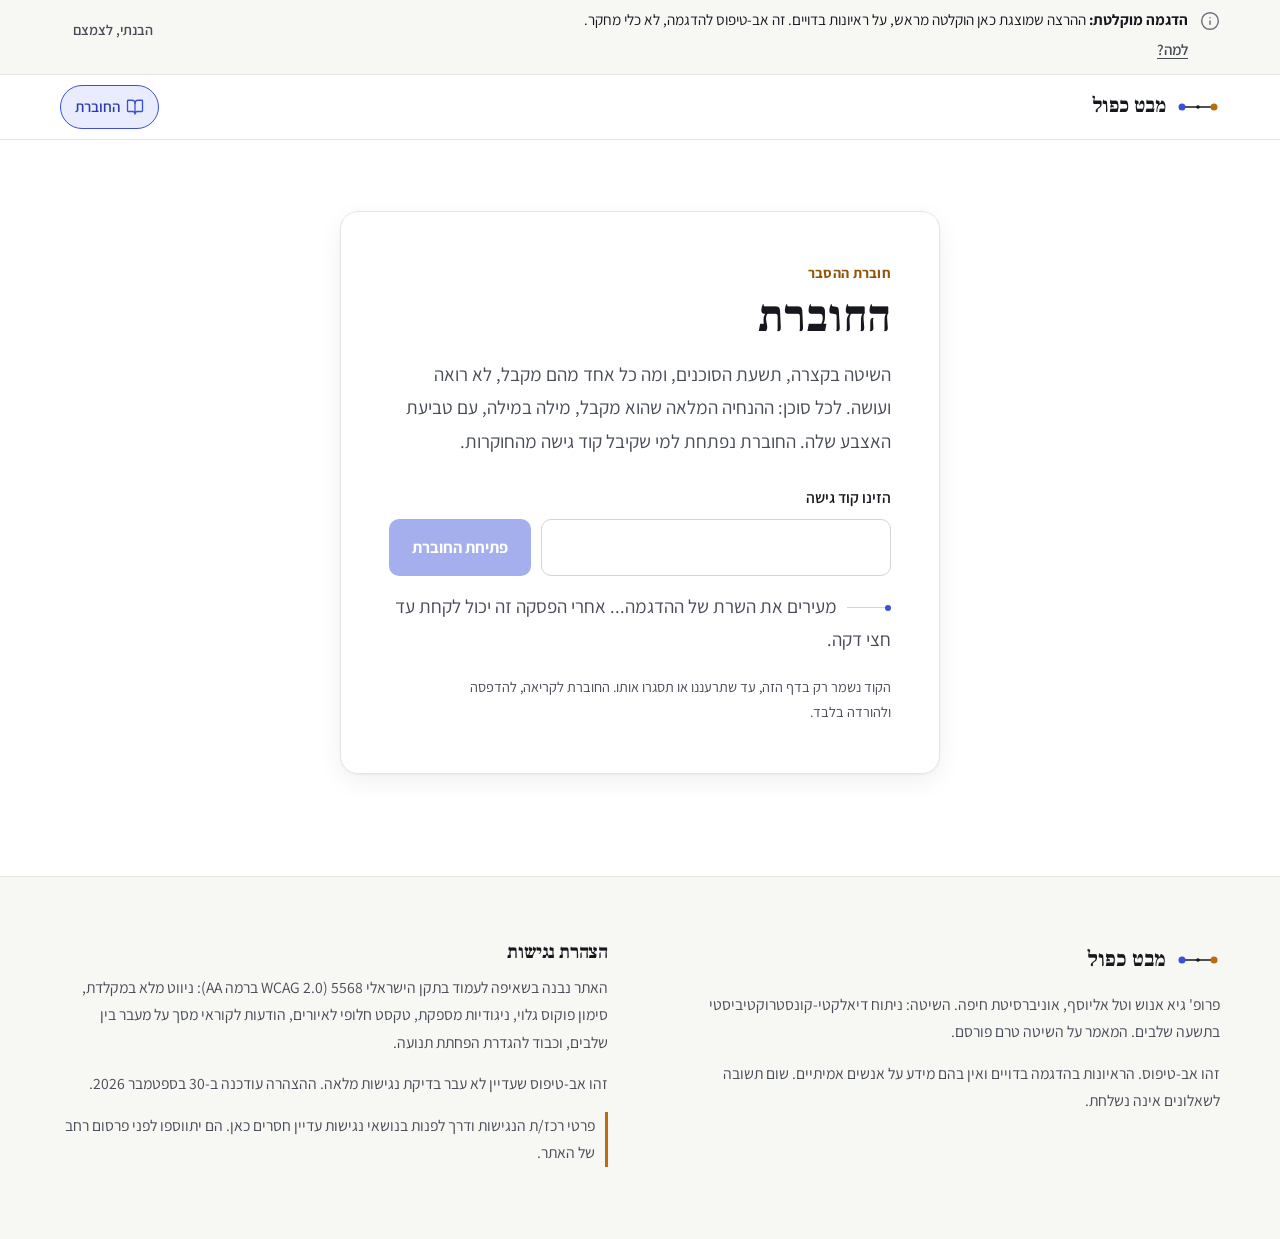
==== booklet.html @ 76d4d47e "Publish the portal (2026-09-30T08:16Z), API https://ndca-api-hh3cb3opca-zf.a.run.app Staged by tools" ====
<!doctype html>
<html lang="he" dir="rtl">
<head>
  <meta charset="utf-8">
  <meta name="viewport" content="width=device-width, initial-scale=1">
  <title>החוברת | מבט כפול</title>
  <meta name="description" content="חוברת ההסבר של מבט כפול: השיטה בקצרה, תשעת הסוכנים, וההנחיות המלאות שכל סוכן מקבל. נפתחת בקוד גישה.">
  <meta name="robots" content="noindex">
  <meta name="theme-color" content="#FFFFFF">
  <link rel="icon" href="data:image/svg+xml,%3Csvg xmlns='http://www.w3.org/2000/svg' viewBox='0 0 32 32'%3E%3Crect width='32' height='32' rx='8' fill='%23ffffff'/%3E%3Cpath d='M5 16h22' stroke='%2316181D' stroke-width='1.5'/%3E%3Ccircle cx='25' cy='16' r='3.5' fill='%23B86E0F'/%3E%3Ccircle cx='7' cy='16' r='3.5' fill='%233B4FD9'/%3E%3Ccircle cx='16' cy='16' r='2' fill='%2316181D'/%3E%3C/svg%3E">
  <link rel="preconnect" href="https://fonts.googleapis.com">
  <link rel="preconnect" href="https://fonts.gstatic.com" crossorigin>
  <link rel="stylesheet" href="https://fonts.googleapis.com/css2?family=Assistant:wght@400;500;600;700&family=Frank+Ruhl+Libre:wght@400;500;700;800&family=JetBrains+Mono:wght@400;500&display=swap">
  <link rel="stylesheet" href="css/tokens.css">
  <link rel="stylesheet" href="css/layout.css">
  <link rel="stylesheet" href="css/components.css">
  <link rel="stylesheet" href="css/cloud.css">
  <link rel="stylesheet" href="css/booklet.css">
  <script type="module" src="js/booklet.js"></script>
</head>
<body class="booklet-page">
  <a class="skip-link" href="#main">דילוג לתוכן</a>

  <header class="topbar" id="topbar">
    <div class="demo-banner" id="demo-banner" hidden></div>
    <div class="topbar-inner">
      <a class="brand" href="./" aria-label="מבט כפול, חזרה לאתר">
        <svg class="brand-mark" viewBox="0 0 44 16" aria-hidden="true"><path d="M5 8h34"/><circle cx="38" cy="8" r="3.5" class="w"/><circle cx="6" cy="8" r="3.5" class="c"/><circle cx="22" cy="8" r="1.8" class="m"/></svg>
        <span>מבט כפול</span>
      </a>
      <span class="bk-top-spacer"></span>
      <a class="nav-booklet" href="booklet.html" aria-current="page"><span class="icon" data-icon="bookOpen"></span><span>החוברת</span></a>
    </div>
  </header>

  <main id="main" class="bk-main" tabindex="-1">
    <!-- The code screen. The booklet itself comes from the server (POST /api/booklet), never from this site's files. -->
    <section class="bk-gate wrap" id="bk-gate" aria-labelledby="bk-gate-title">
      <div class="bk-gate-card">
        <p class="bk-kicker">חוברת ההסבר</p>
        <h1 id="bk-gate-title">החוברת</h1>
        <p class="bk-gate-lead">השיטה בקצרה, תשעת הסוכנים, ומה כל אחד מהם מקבל, לא רואה ועושה. לכל סוכן: ההנחיה המלאה שהוא מקבל, מילה במילה, עם טביעת האצבע שלה. החוברת נפתחת למי שקיבל קוד גישה מהחוקרות.</p>
        <form class="bk-form" id="bk-form" novalidate>
          <label class="field-label" for="bk-code">הזינו קוד גישה</label>
          <div class="bk-form-row">
            <input class="tx bk-code" id="bk-code" name="booklet-code" type="password" autocomplete="off" spellcheck="false" maxlength="200" dir="ltr" required aria-describedby="bk-status">
            <button type="submit" class="btn btn-primary" id="bk-open">פתיחת החוברת</button>
          </div>
          <p class="bk-status" id="bk-status" role="status" aria-live="polite"></p>
          <p class="bk-note small muted" id="bk-code-note">הקוד נשמר רק בלשונית הזאת, עד שתסגרו אותה. החוברת לקריאה, להדפסה ולהורדה בלבד.</p>
        </form>
      </div>
    </section>

    <!-- The booklet, once opened -->
    <div class="bk-doc" id="bk-doc" hidden>
      <div class="bk-toolbar wrap" id="bk-toolbar" role="group" aria-label="פעולות על החוברת">
        <button type="button" class="btn btn-ghost btn-sm" id="bk-print"><span class="icon" data-icon="printer"></span>הדפסה</button>
        <button type="button" class="btn btn-ghost btn-sm" id="bk-docx" hidden><span class="icon" data-icon="download"></span>הורדה כקובץ Word</button>
        <button type="button" class="btn btn-quiet btn-sm" id="bk-lock"><span class="icon" data-icon="lock"></span>נעילת החוברת</button>
        <p class="bk-tool-status" id="bk-tool-status" role="status" aria-live="polite"></p>
      </div>
      <div class="bk-layout wrap">
        <nav class="bk-toc" id="bk-toc" aria-labelledby="bk-toc-title"></nav>
        <article class="bk-body" id="bk-body"></article>
      </div>
    </div>
  </main>

  <footer class="footer">
    <div class="wrap footer-grid">
      <div class="footer-about">
        <p class="footer-brand">
          <svg class="brand-mark" viewBox="0 0 44 16" aria-hidden="true"><path d="M5 8h34"/><circle cx="38" cy="8" r="3.5" class="w"/><circle cx="6" cy="8" r="3.5" class="c"/><circle cx="22" cy="8" r="1.8" class="m"/></svg>
          מבט כפול
        </p>
        <p>פרופ' גיא אנוש וטל אליוסף, אוניברסיטת חיפה. השיטה: ניתוח דיאלקטי-קונסטרוקטיביסטי בתשעה שלבים. המאמר על השיטה טרם פורסם.</p>
        <p>זהו אב-טיפוס. הראיונות בהדגמה בדויים ואין בהם מידע על אנשים אמיתיים. שום תשובה לשאלונים אינה נשלחת.</p>
      </div>
      <div class="footer-a11y">
        <h2 class="footer-h" id="a11y">הצהרת נגישות</h2>
        <p>האתר נבנה בשאיפה לעמוד בתקן הישראלי 5568 (WCAG 2.0 ברמה AA): ניווט מלא במקלדת, סימון פוקוס גלוי, ניגודיות מספקת, טקסט חלופי לאיורים, הודעות לקוראי מסך על מעבר בין שלבים, וכבוד להגדרת הפחתת תנועה.</p>
        <p>זהו אב-טיפוס שעדיין לא עבר בדיקת נגישות מלאה. ההצהרה עודכנה ב-30 בספטמבר 2026.</p>
        <p class="a11y-pending" id="a11y-pending">פרטי רכז/ת הנגישות ודרך לפנות בנושאי נגישות עדיין חסרים כאן. הם יתווספו לפני פרסום רחב של האתר.</p>
      </div>
    </div>
  </footer>

  <div class="sr-only" aria-live="polite" id="live-region"></div>
  <noscript><p class="noscript">החוברת צריכה JavaScript כדי להיפתח.</p></noscript>
</body>
</html>
---- css/tokens.css ----
/* Design tokens and base. docs/DESIGN.md (v2, light) is binding. */
:root {
  --bg: #FFFFFF;
  --bg-soft: #F7F7F4;
  --bg-tint: #F2F4FB;
  --paper: #FBF8F1;
  --paper-line: #EDE6D6;
  --line: #E6E6E1;
  --line-2: #D5D6D0;
  --text: #16181D;
  --text-2: #474B55;
  --text-3: #6B6F79;
  --warm: #B86E0F;
  --warm-ink: #8E5409;
  --warm-soft: #FCEFD9;
  --warm-wash: #FEF8EE;
  --cool: #3B4FD9;
  --cool-ink: #2C3CB0;
  --cool-soft: #E9ECFD;
  --ok: #1E7F55;
  --ok-soft: #E3F4EB;
  --danger: #B42318;
  --danger-soft: #FDECEA;

  --a1: #D2461F; --a2: #B7650B; --a3: #9A7B00; --a4: #1E7F55; --a5: #0E7C8C;
  --a6: #2F5FD0; --a7: #5840D0; --a8: #8A35B8; --a9: #C02660;

  /* four corner radii, one system: chips and fragments, controls, cards (DESIGN.md --radius), large panels */
  --radius-xs: 6px;
  --radius-sm: 10px;
  --radius: 14px;
  --radius-lg: 18px;
  --radius-pill: 999px;
  --shadow: 0 1px 2px rgba(22, 24, 29, .04), 0 8px 24px rgba(22, 24, 29, .06);
  --shadow-lift: 0 2px 4px rgba(22, 24, 29, .05), 0 16px 40px rgba(22, 24, 29, .09);
  --ease: cubic-bezier(0.16, 1, 0.3, 1);

  --f-display: "Frank Ruhl Libre", "David", "Times New Roman", serif;
  --f-body: "Assistant", "Segoe UI", "Arial Hebrew", Arial, sans-serif;
  --f-mono: "JetBrains Mono", ui-monospace, "Cascadia Mono", Consolas, monospace;

  --fs-body: 19px;
  --wrap: 1160px;
  --read: 680px;
  --gutter: clamp(16px, 4vw, 40px);
  --topbar-h: 64px;
  /* the demo banner inside the fixed top bar (site/js/banner.js sets it); --head-h is what the fixed header covers */
  --banner-h: 0px;
  --head-h: calc(var(--topbar-h) + var(--banner-h));
  --section-pad: clamp(72px, 10vw, 150px);

  --z-sticky: 10;
  --z-topbar: 30;

  color-scheme: light;
}

@media (max-width: 767px) {
  :root { --fs-body: 17px; --topbar-h: 56px; }
}

*, *::before, *::after { box-sizing: border-box; }

html {
  scroll-behavior: smooth;
  scroll-padding-top: calc(var(--head-h) + 24px);
  -webkit-text-size-adjust: 100%;
  text-size-adjust: 100%;
  background: var(--bg);
}

body {
  margin: 0;
  background: var(--bg);
  color: var(--text);
  font-family: var(--f-body);
  font-size: var(--fs-body);
  line-height: 1.75;
  overflow-x: hidden;
  -webkit-font-smoothing: antialiased;
  text-rendering: optimizeLegibility;
}

img, svg { display: block; max-width: 100%; }
button, input, textarea, select { font: inherit; color: inherit; }
button { cursor: pointer; }
button:disabled { cursor: not-allowed; }
a { color: var(--cool); text-underline-offset: 3px; text-decoration-thickness: 1px; }
a:hover { color: var(--cool-ink); }

h1, h2, h3, h4, h5 {
  font-family: var(--f-display);
  line-height: 1.18;
  margin: 0;
  font-weight: 700;
  color: var(--text);
}
h2 { font-size: clamp(2.1rem, 1.4rem + 2.4vw, 3.3rem); font-weight: 700; letter-spacing: -0.01em; }
h3 { font-size: clamp(1.45rem, 1.2rem + .9vw, 1.9rem); }
h4 { font-size: 1.2rem; }
h5 { font-size: 1.05rem; }
p { margin: 0 0 .9em; }
p:last-child { margin-bottom: 0; }
strong { font-weight: 700; color: var(--text); }
/* no lone last words on display lines; calmer rag in running text */
h1, h2, h3, h4, .hero-sub, .rq-text, .pn-head h3 { text-wrap: balance; }
p, li { text-wrap: pretty; }

/* The English persona names (THE MINER ...), one style everywhere: tracked caps in the agent's ink.
   (SVG labels in the network have their own sizes in run.css.) */
:is(span, bdi).persona {
  font-family: var(--f-body);
  font-weight: 700;
  font-size: .72rem;
  letter-spacing: .06em;
  direction: ltr;
  unicode-bidi: isolate;
  color: color-mix(in srgb, var(--hue, var(--text-3)) 78%, #000);
}

.mono, code, kbd, .id {
  font-family: var(--f-mono);
  font-size: .78em;
  letter-spacing: 0;
  direction: ltr;
  unicode-bidi: isolate;
}
.id { color: var(--text-3); font-weight: 400; }

:focus-visible {
  outline: 2px solid var(--cool);
  outline-offset: 2px;
  border-radius: var(--radius-xs);
}

.sr-only {
  position: absolute !important;
  width: 1px; height: 1px;
  padding: 0; margin: -1px;
  overflow: hidden; clip: rect(0 0 0 0);
  white-space: nowrap; border: 0;
}

.skip-link {
  position: absolute;
  inset-inline-start: 16px;
  top: -80px;
  z-index: 100;
  background: var(--text);
  color: #fff;
  padding: 10px 18px;
  border-radius: var(--radius-sm);
  font-weight: 700;
  text-decoration: none;
}
.skip-link:focus { top: 12px; color: #fff; }

.muted { color: var(--text-2); }
.small { font-size: .9rem; }
.noscript { padding: 24px; text-align: center; }
[hidden] { display: none !important; }

@media (prefers-reduced-motion: reduce) {
  html { scroll-behavior: auto; }
  *, *::before, *::after {
    animation-duration: 1ms !important;
    animation-iteration-count: 1 !important;
    animation-delay: 0ms !important;
    transition-duration: 1ms !important;
  }
}
---- css/layout.css ----
/* Page frame: top bar, sections, hero, method, consent, corpus, footer. */

/* ---------- top bar ---------- */
.topbar {
  position: fixed;
  top: 0;
  inset-inline: 0;
  z-index: var(--z-topbar);
  /* solid white (DESIGN.md): a translucent bar left grey smudges of the content scrolling under it */
  background: #fff;
  border-bottom: 1px solid var(--line);
}
.topbar-inner {
  max-width: calc(var(--wrap) + 2 * var(--gutter));
  margin-inline: auto;
  padding-inline: var(--gutter);
  height: var(--topbar-h);
  display: flex;
  align-items: center;
  gap: 28px;
}
.brand {
  display: inline-flex;
  align-items: center;
  gap: 10px;
  color: var(--text);
  text-decoration: none;
  font-family: var(--f-display);
  font-weight: 700;
  font-size: 1.3rem;
  white-space: nowrap;
  min-height: 44px;
}
.brand:hover { color: var(--text); }
.brand-mark { width: 44px; height: 16px; flex: none; }
.brand-mark path { stroke: var(--text); stroke-width: 1.4; }
.brand-mark .w { fill: var(--warm); }
.brand-mark .c { fill: var(--cool); }
.brand-mark .m { fill: var(--text); }

.progress {
  flex: 1;
  display: flex;
  align-items: center;
  justify-content: flex-end;
  gap: 16px;
  min-width: 0;
}
.progress-axis {
  position: relative;
  display: flex;
  list-style: none;
  margin: 0;
  padding: 0;
}
.progress-axis::before {
  content: "";
  position: absolute;
  inset-inline: 20px;
  top: 50%;
  height: 1px;
  background: var(--line-2);
}
.progress-axis a {
  position: relative;
  display: grid;
  place-items: center;
  width: 40px;
  height: 44px;
}
.progress-axis a::after {
  content: "";
  width: 8px;
  height: 8px;
  border-radius: 50%;
  background: #fff;
  border: 1.5px solid var(--line-2);
  transition: transform 200ms var(--ease), background-color 200ms, border-color 200ms;
}
.progress-axis a:hover::after { border-color: var(--text-2); transform: scale(1.3); }
.progress-axis a.is-past::after { background: var(--text-3); border-color: var(--text-3); }
.progress-axis a[aria-current="step"]::after { background: var(--warm); border-color: var(--warm); transform: scale(1.45); }
.progress-axis a[data-kind="cool"][aria-current="step"]::after { background: var(--cool); border-color: var(--cool); }
.progress-axis li:first-child a::after,
.progress-axis li:last-child a::after { border-radius: 2px; }
.progress-current {
  margin: 0;
  min-width: 8.5em;
  color: var(--text-2);
  font-size: .95rem;
  white-space: nowrap;
}
.topbar-fill {
  position: absolute;
  inset-inline: 0;
  bottom: -1px;
  height: 2px;
  background: linear-gradient(to left, var(--warm), var(--cool));
  transform: scaleX(var(--progress, 0));
  transform-origin: right center;
  display: none;
}
@media (max-width: 1023px) {
  .progress-axis { display: none; }
  .topbar-fill { display: block; }
  .progress-current { min-width: 0; text-align: end; overflow: hidden; text-overflow: ellipsis; }
}

/* ---------- sections ---------- */
main { display: block; }
.section {
  position: relative;
  padding-block: var(--section-pad);
  background: var(--bg);
}
.section::before {
  /* the axis motif as a divider: indigo pole, hairline, amber pole */
  content: "";
  position: absolute;
  top: -5px;
  inset-inline: max(var(--gutter), calc(50% - var(--wrap) / 2));
  height: 10px;
  background:
    radial-gradient(circle, var(--warm) 0 3px, transparent 3.5px) right center / 10px 10px no-repeat,
    radial-gradient(circle, var(--cool) 0 3px, transparent 3.5px) left center / 10px 10px no-repeat,
    linear-gradient(var(--line-2), var(--line-2)) center / calc(100% - 20px) 1px no-repeat;
  pointer-events: none;
  z-index: 2;
}
.consent, .run, .checkpoint#checkpoint-b, .post { background: var(--bg-soft); }
.hood { background: var(--bg-tint); }

.wrap {
  max-width: calc(var(--wrap) + 2 * var(--gutter));
  margin-inline: auto;
  padding-inline: var(--gutter);
}
.wrap.wide { max-width: calc(1320px + 2 * var(--gutter)); }
.section-head { margin-bottom: clamp(36px, 5vw, 64px); }
.section-head h2 { max-width: 22ch; margin-bottom: 22px; }
.prose { max-width: var(--read); color: var(--text-2); }
.prose strong { color: var(--text); }

.two-col {
  display: grid;
  grid-template-columns: minmax(0, 5fr) minmax(0, 7fr);
  gap: clamp(32px, 6vw, 88px);
  align-items: start;
}
@media (max-width: 899px) {
  .two-col { grid-template-columns: minmax(0, 1fr); }
}

/* ---------- hero ---------- */
.hero {
  position: relative;
  min-height: min(100svh, 980px);
  display: grid;
  align-items: center;
  overflow: hidden;
  isolation: isolate;
  padding-block: calc(var(--head-h) + 48px) 88px;
  background: var(--bg);
}
.hero-art {
  position: absolute;
  inset-block-end: 0;
  /* anchored to the content grid, not to the window edge: on wide screens the drawing stays within
     about 140px of the grid (at 1440 this is 0, as before) */
  inset-inline-end: max(0px, calc(50% - var(--wrap) / 2 - 140px));
  width: min(66vw, 1020px);
  aspect-ratio: 3 / 2;
  z-index: -1;
  pointer-events: none;
}
.hero-img {
  width: 100%;
  height: 100%;
  object-fit: contain;
  object-position: left bottom;
  mix-blend-mode: multiply;
  opacity: 0;
  transform: translateY(8px);
  transition: opacity 900ms var(--ease), transform 1200ms var(--ease);
}
.hero-art.is-ready .hero-img { opacity: 1; transform: none; }
.hero-fallback { display: none; width: 100%; height: 100%; }
.hero-art.is-fallback .hero-img { display: none; }
.hero-art.is-fallback .hero-fallback { display: block; }
.hero-fallback .fb-line { stroke: var(--text-3); stroke-width: 1; fill: none; }
.hero-fallback .fb-warm { fill: var(--warm-soft); stroke: var(--warm); stroke-width: 1.2; }
.hero-fallback .fb-cool { fill: var(--cool-soft); stroke: var(--cool); stroke-width: 1.2; }
.hero-fallback .fb-book { fill: none; stroke: var(--text-2); stroke-width: 1.2; stroke-linejoin: round; }

.hero-inner { width: 100%; }
.hero-copy { max-width: 580px; }
.hero-title {
  font-size: clamp(3.2rem, 2rem + 4.4vw, 5.4rem);
  font-weight: 800;
  line-height: 1;
  letter-spacing: -0.02em;
  margin-bottom: 26px;
}
.hero-sub {
  font-size: clamp(1.18rem, 1rem + .6vw, 1.42rem);
  line-height: 1.6;
  color: var(--text-2);
  max-width: 32em;
  margin-bottom: 34px;
}
.hero-axis { margin: 0 0 38px; max-width: 460px; }
.axis-line {
  position: relative;
  height: 22px;
}
.axis-line::before {
  content: "";
  position: absolute;
  inset-inline: 9px;
  top: 50%;
  height: 1.25px;
  background: var(--text);
  transform-origin: right center;
  animation: axis-draw 1100ms var(--ease) 200ms both;
}
.axis-line .pole {
  position: absolute;
  top: 50%;
  width: 16px;
  height: 16px;
  margin-top: -8px;
  border-radius: 50%;
  animation: pop 500ms var(--ease) both;
}
.axis-line .pole-warm { inset-inline-start: 0; background: var(--warm); animation-delay: 100ms; }
.axis-line .pole-cool { inset-inline-end: 0; background: var(--cool); animation-delay: 1100ms; }
.axis-line .dot {
  position: absolute;
  top: 50%;
  width: 7px;
  height: 7px;
  margin-top: -3.5px;
  border-radius: 50%;
  background: #fff;
  border: 1.5px solid var(--text);
  inset-inline-start: calc(var(--p) * 100%);
  animation: pop 420ms var(--ease) both;
  animation-delay: calc(300ms + var(--d) * 130ms);
}
@keyframes axis-draw { from { transform: scaleX(0); } to { transform: scaleX(1); } }
@keyframes pop { from { transform: scale(0); opacity: 0; } to { transform: scale(1); opacity: 1; } }
.axis-poles {
  display: flex;
  justify-content: space-between;
  gap: 16px;
  margin-top: 12px;
  font-size: .98rem;
  color: var(--text-2);
}
.axis-poles strong { display: block; font-weight: 700; }
.axis-poles .warm strong { color: var(--warm-ink); }
.axis-poles .cool { text-align: end; }
.axis-poles .cool strong { color: var(--cool-ink); }

.hero-actions { display: flex; flex-wrap: wrap; gap: 12px; margin-bottom: 16px; }
.hero-own { margin-bottom: 40px; font-size: 1rem; }
.hero-own a { color: var(--text-2); }
.hero-own a:hover { color: var(--cool-ink); }
.hero-credit {
  font-size: .95rem;
  color: var(--text-3);
  max-width: 34em;
  border-inline-start: 2px solid var(--warm);
  padding-inline-start: 14px;
}

@media (max-width: 1023px) {
  .hero { min-height: 0; display: block; padding-block: calc(var(--head-h) + 8px) 64px; }
  /* The drawing occupies x 2-66%, y 7-91% of hero.webp. The image is sized by the band's height and
     centred on the drawing, so the whole book and constellation show and the empty right third of the
     file falls outside the band. */
  .hero-art {
    position: relative;
    inset: auto;
    width: calc(100% + 2 * var(--gutter));
    margin-inline: calc(-1 * var(--gutter));
    aspect-ratio: 1.34;
    height: auto;
    max-height: 380px;
    margin-bottom: 8px;
    overflow: hidden;
  }
  .hero-img {
    position: absolute;
    top: -4.7%;
    left: 50%;
    width: auto;
    max-width: none;
    height: 112.6%;
    object-fit: contain;
    translate: -34% 0;
  }
  .hero-inner { padding-inline: 0; }
  .hero { padding-inline: var(--gutter); }
}

/* ---------- method: the nine-stage score ---------- */
.score { margin-bottom: clamp(72px, 9vw, 120px); }
.score-legend {
  display: flex;
  flex-wrap: wrap;
  gap: 10px 22px;
  margin-bottom: 26px;
  font-size: .92rem;
  color: var(--text-2);
}
.lg { display: inline-flex; align-items: center; gap: 8px; }
.lg::before {
  content: "";
  width: 26px;
  height: 8px;
  border-radius: 4px;
  background: var(--cool);
}
.lg[data-sight="partial"]::before { background: repeating-linear-gradient(-45deg, var(--cool) 0 3px, var(--cool-soft) 3px 6px); }
.lg[data-sight="none"]::before { background: #fff; border: 1.5px dashed var(--text-3); }
.lg[data-sight="human"]::before { width: 10px; height: 10px; border-radius: 2px; transform: rotate(45deg); background: var(--warm); }

.score-tabs {
  display: grid;
  grid-template-columns: repeat(9, minmax(0, 1fr));
  gap: 0;
  position: relative;
}
.score-tabs::before {
  content: "";
  position: absolute;
  top: 40px;
  inset-inline: 5.5%;
  height: 1px;
  background: var(--line-2);
}
.st {
  --hue: var(--cool);
  position: relative;
  display: flex;
  flex-direction: column;
  align-items: center;
  text-align: center;
  gap: 6px;
  padding: 0 6px 30px;
  background: none;
  border: 0;
  border-radius: var(--radius);
  color: var(--text);
  min-height: 44px;
}
.st-medal {
  position: relative;
  width: 80px;
  height: 80px;
  border-radius: 50%;
  display: grid;
  place-items: center;
  background: #fff;
  border: 1.5px solid color-mix(in srgb, var(--hue) 55%, #fff);
  color: var(--hue);
  transition: transform 220ms var(--ease), border-color 200ms, background-color 200ms, box-shadow 200ms;
}
.st-medal .emblem { width: 50px; height: 50px; }
.st-num {
  position: absolute;
  top: -4px;
  inset-inline-end: -4px;
  min-width: 24px;
  height: 24px;
  padding-inline: 5px;
  border-radius: var(--radius-sm);
  background: #fff;
  border: 1px solid var(--line-2);
  color: var(--text-2);
  font-family: var(--f-mono);
  font-size: .72rem;
  display: grid;
  place-items: center;
}
.st-persona {
  margin-top: 8px;
  font-family: var(--f-body);
  font-weight: 700;
  font-size: .7rem;
  letter-spacing: .08em;
  color: color-mix(in srgb, var(--hue) 78%, #000);
  direction: ltr;
  white-space: nowrap;
}
.st-title {
  font-size: .9rem;
  line-height: 1.35;
  font-weight: 600;
  color: var(--text-2);
  max-width: 11em;
}
.st:hover .st-medal { border-color: var(--hue); transform: translateY(-2px); }
.st[data-selected="true"] .st-medal {
  border-width: 2.5px;
  border-color: var(--hue);
  background: color-mix(in srgb, var(--hue) 10%, #fff);
  box-shadow: 0 0 0 6px color-mix(in srgb, var(--hue) 9%, transparent);
}
.st[data-selected="true"] .st-title { color: var(--text); }
/* the emblems' knock-out discs take the tinted medal background, not white */
.st[data-selected="true"] .st-medal { --medal-bg: color-mix(in srgb, var(--hue) 10%, #fff); }
.st-ribbon {
  position: absolute;
  bottom: 6px;
  inset-inline: 0;
  height: 10px;
  background: var(--cool);
  display: grid;
  place-items: center;
  color: var(--text-2);
}
.score-tabs .st:first-child .st-ribbon { border-start-start-radius: 5px; border-end-start-radius: 5px; }
.score-tabs .st:last-child .st-ribbon { border-start-end-radius: 5px; border-end-end-radius: 5px; }
.st-ribbon[data-sight="partial"] { background: repeating-linear-gradient(-45deg, var(--cool) 0 3px, var(--cool-soft) 3px 6px); }
.st-ribbon[data-sight="none"] {
  background: #fff;
  border-block: 1.5px dashed var(--text-3);
  height: 22px;
  bottom: 0;
}
.st-ribbon[data-sight="none"] .icon { width: 15px; height: 15px; }
.st-ribbon[data-cp]::after {
  content: "";
  position: absolute;
  top: 50%;
  width: 13px;
  height: 13px;
  margin-top: -6.5px;
  background: var(--warm);
  border: 2px solid #fff;
  border-radius: 2px;
  transform: rotate(45deg);
}
.st-ribbon[data-cp="after"]::after { inset-inline-end: -8px; z-index: 1; }
.st-ribbon[data-cp="within"]::after { inset-inline-start: 50%; margin-inline-start: -6.5px; }

.score-panel {
  --hue: var(--cool);
  margin-top: 26px;
  background: #fff;
  border: 1px solid var(--line);
  border-radius: var(--radius-lg);
  box-shadow: var(--shadow);
  padding: clamp(22px, 3.4vw, 44px);
}
.score-panel:focus-visible { outline-offset: 4px; }
.sp-grid { display: grid; grid-template-columns: minmax(0, 1.6fr) minmax(0, 1fr); gap: clamp(22px, 4vw, 56px); }
.sp-head { display: flex; align-items: center; gap: 16px; flex-wrap: wrap; margin-bottom: 16px; }
.sp-head .st-medal { width: 64px; height: 64px; border-width: 2px; border-color: var(--hue); }
.sp-head .st-medal .emblem { width: 40px; height: 40px; }
.sp-head h3 { font-size: clamp(1.4rem, 1.2rem + .8vw, 1.9rem); }
/* "THE MINER, שלב 1": the English name isolated in its own bdi, so the sentence reads in RTL order */
.sp-persona { display: block; font-size: .8rem; color: var(--text-3); text-align: start; }
.sp-deck { margin: 4px 0 0; font-size: .85rem; color: var(--text-3); }
.sp-about { color: var(--text-2); max-width: 40em; }
.sp-cp {
  margin-top: 18px;
  padding: 14px 18px;
  border-radius: var(--radius-sm);
  background: var(--warm-wash);
  border-inline-start: 3px solid var(--warm);
  color: var(--text-2);
  font-size: .97rem;
}
.sp-facts { margin: 0; display: grid; gap: 16px; align-content: start; }
.sp-facts div { border-top: 1px solid var(--line); padding-top: 12px; }
.sp-facts dt { font-size: .85rem; color: var(--text-3); margin-bottom: 2px; }
.sp-facts dd { margin: 0; color: var(--text); font-size: 1rem; line-height: 1.55; }
.sp-sight { display: inline-flex; align-items: center; gap: 8px; font-weight: 600; }
.sp-sight[data-sight="none"] { color: var(--text); }
.sp-sight .icon { color: var(--cool); }
.sp-sight[data-sight="none"] .icon { color: var(--text); }

@media (max-width: 1023px) {
  .score-tabs { display: flex; flex-direction: column; gap: 10px; }
  .score-tabs::before { display: none; }
  .st {
    flex-direction: row;
    align-items: center;
    text-align: start;
    gap: 14px;
    padding: 10px 14px 10px 12px;
    border: 1px solid var(--line);
    background: #fff;
  }
  .st-medal { width: 52px; height: 52px; flex: none; }
  .st-medal .emblem { width: 34px; height: 34px; }
  .st-num { width: 20px; min-width: 20px; height: 20px; font-size: .66rem; }
  .st-text { display: flex; flex-direction: column; min-width: 0; flex: 1; }
  .st-persona { margin: 0; text-align: start; }
  .st-title { max-width: none; font-size: .98rem; }
  .st-ribbon { position: static; width: 34px; height: 8px; flex: none; border-radius: 4px; }
  .st-ribbon[data-sight="none"] { height: 22px; border: 1.5px dashed var(--text-3); border-radius: var(--radius-xs); }
  .score-tabs .st .st-ribbon { border-radius: 4px; }
  .st-ribbon[data-cp]::after { display: none; }
  /* the chosen stage: a white card with a bar in the agent's hue on the start edge (a tinted red fill
     read as an error state) */
  .st[data-selected="true"] { border-color: var(--line-2); background: #fff; box-shadow: inset -3px 0 0 var(--hue); }
  [dir="ltr"] .st[data-selected="true"] { box-shadow: inset 3px 0 0 var(--hue); }
  .st-cp-row {
    display: flex;
    align-items: center;
    gap: 10px;
    padding: 2px 16px;
    font-size: .85rem;
    font-weight: 700;
    color: var(--warm-ink);
  }
  .st-cp-row .cp-diamond { width: 10px; height: 10px; flex: none; }
  .st-cp-note { font-weight: 400; color: var(--text-2); }
  .score-panel { margin-top: 0; margin-bottom: 6px; }
  .sp-grid { grid-template-columns: minmax(0, 1fr); }
  .sp-head .st-medal { display: none; }
}
@media (min-width: 1024px) { .st-text { display: contents; } .st-cp-row { display: none; } }

/* ---------- method: blindness ---------- */
.blind-block {
  display: grid;
  grid-template-columns: minmax(0, 1.1fr) minmax(0, 1fr);
  gap: clamp(28px, 5vw, 72px);
  align-items: center;
  margin-bottom: clamp(72px, 9vw, 120px);
}
.blind-figure { margin: 0; position: relative; aspect-ratio: 3 / 2; }
.blind-img {
  width: 100%;
  height: 100%;
  object-fit: contain;
  mix-blend-mode: multiply;
  -webkit-mask-image: linear-gradient(to left, transparent 0, #000 9%, #000 91%, transparent 100%);
  mask-image: linear-gradient(to left, transparent 0, #000 9%, #000 91%, transparent 100%);
}
.blind-figure .sealed-art { position: absolute; inset: 12% 8%; display: none; }
.blind-figure.is-fallback .blind-img { display: none; }
.blind-figure.is-fallback .sealed-art { display: block; }
.blind-figure .sealed-art::after {
  content: "";
  position: absolute;
  inset-inline: -6%;
  top: 62%;
  height: 2px;
  background: radial-gradient(circle, var(--warm) 0 5px, transparent 5.5px) 72% 50% / 12px 12px no-repeat, var(--cool);
  background-size: 12px 12px, 100% 2px;
  z-index: 2;
}
.blind-text h3 { margin-bottom: 16px; }
/* an editorial standfirst: the book face at its regular weight */
.blind-lead {
  font-family: var(--f-display);
  font-weight: 400;
  font-size: clamp(1.25rem, 1.1rem + .5vw, 1.45rem);
  line-height: 1.6;
  color: var(--text);
  margin-bottom: 20px;
}
@media (max-width: 899px) {
  .blind-block { grid-template-columns: minmax(0, 1fr); }
}

/* ---------- method: who sees what ---------- */
.matrix-block { margin-bottom: clamp(72px, 9vw, 120px); }
.matrix-head { margin-bottom: 18px; }
.matrix-head h3 { margin-bottom: 8px; }
.matrix-head p { max-width: var(--read); }
.table-scroll {
  max-width: 100%;
  overflow-x: auto;
  border: 1px solid var(--line);
  border-radius: var(--radius);
  background: #fff;
}
/* equal material columns; the agent column a fixed share */
.matrix { width: 100%; border-collapse: collapse; font-size: .95rem; table-layout: fixed; }
.matrix thead th:first-child { width: 28%; }
.matrix th, .matrix td { padding: 11px 12px; text-align: center; border-bottom: 1px solid var(--line); }
.matrix thead th { font-weight: 600; color: var(--text-2); font-size: .86rem; line-height: 1.3; vertical-align: bottom; background: var(--bg-soft); }
.matrix tbody tr:last-child th, .matrix tbody tr:last-child td { border-bottom: 0; }
.matrix tbody th { text-align: start; font-weight: 600; white-space: nowrap; }
.mx-agent { display: inline-flex; align-items: center; gap: 10px; }
.mx-agent .emblem { width: 26px; height: 26px; color: var(--hue); flex: none; }
.mx-agent .nm { display: flex; flex-direction: column; line-height: 1.2; }
.mx-agent .ps { font-family: var(--f-body); font-weight: 700; font-size: .66rem; letter-spacing: .05em; color: color-mix(in srgb, var(--hue) 78%, #000); direction: ltr; text-align: start; }
.mx-agent .tt { font-size: .9rem; }
.mx-dot { display: inline-block; width: 12px; height: 12px; border-radius: 50%; border: 1.5px solid var(--line-2); vertical-align: middle; }
.mx-dot.on { background: var(--cool); border-color: var(--cool); }
.mx-dot.part { background: linear-gradient(to left, var(--cool) 50%, #fff 50%); border-color: var(--cool); }
/* blind rows: a soft band and the "blind" tag. (Hatching means "fragments only" in the score above.) */
.matrix tr.is-blind { background: var(--bg-soft); }
.matrix tr.is-blind .mx-blind { display: inline-flex; align-items: center; gap: 4px; font-size: .78rem; color: var(--text); font-weight: 600; margin-inline-start: 8px; }
.matrix .mx-blind { display: none; }
.matrix .mx-blind .icon { width: 14px; height: 14px; }
@media (max-width: 767px) {
  .matrix th, .matrix td { padding: 9px 6px; }
  .matrix thead th { font-size: .74rem; }
  .mx-agent .tt { display: none; }
  .matrix tr.is-blind .mx-blind { display: none; }
}
.matrix .lbl-short, .mx-agent .nn { display: none; }
@media (max-width: 560px) {
  /* phone: the emblem and number stand for the agent, short column names; the full names stay for
     screen readers, so the whole matrix fits 375px without a sideways scroll */
  .matrix th, .matrix td { padding: 8px 3px; }
  .matrix .lbl-long, .mx-agent .ps {
    position: absolute; width: 1px; height: 1px; overflow: hidden; clip: rect(0 0 0 0); white-space: nowrap;
  }
  .matrix .lbl-short { display: inline; }
  .mx-agent { gap: 6px; }
  .mx-agent .emblem { width: 24px; height: 24px; }
  .mx-agent .nn { display: inline; font-family: var(--f-mono); font-size: .74rem; color: color-mix(in srgb, var(--hue) 78%, #000); font-weight: 500; }
  .matrix tbody th { padding-inline-start: 10px; }
}
.matrix thead th:first-child { text-align: start; }

/* ---------- method: principles ---------- */
.principles-title { margin-bottom: 26px; }
.principles-list {
  list-style: none;
  margin: 0;
  padding: 0;
  display: grid;
  grid-template-columns: repeat(3, minmax(0, 1fr));
  gap: clamp(20px, 3vw, 40px);
}
.principles-list li { border-top: 1px solid var(--line-2); padding-top: 22px; }
.principles-list h4 { margin: 14px 0 8px; font-size: 1.25rem; }
.principles-list p { color: var(--text-2); font-size: 1rem; }
.p-glyph { width: 96px; height: 28px; }
.p-glyph .g-line { stroke: var(--line-2); stroke-width: 1.2; }
.p-glyph .g-cool { fill: #fff; stroke: var(--cool); stroke-width: 1.6; }
.p-glyph .g-sealed { fill: var(--bg-soft); stroke: var(--text-3); stroke-width: 1.3; stroke-dasharray: 3 2; }
.p-glyph .g-slash { stroke: var(--text); stroke-width: 1.5; stroke-linecap: round; }
.p-glyph .g-arc { fill: none; stroke: var(--cool); stroke-width: 1.5; stroke-linecap: round; stroke-linejoin: round; }
.p-glyph .g-warm { fill: var(--warm); }
@media (max-width: 899px) { .principles-list { grid-template-columns: minmax(0, 1fr); } }

/* ---------- consent ---------- */
.pid { margin-top: 26px; color: var(--text-2); font-size: .98rem; display: flex; flex-wrap: wrap; align-items: center; gap: 10px; }
.pid .mono {
  font-size: .92rem;
  padding: 5px 12px;
  border-radius: var(--radius-xs);
  background: #fff;
  border: 1px solid var(--line);
  color: var(--text);
}

/* ---------- corpus ---------- */
.rq {
  max-width: 820px;
  margin-bottom: 44px;
  padding: 6px 0 6px;
  padding-inline-start: 22px;
  border-inline-start: 3px solid var(--warm);
}
.rq-label { font-size: .9rem; color: var(--warm-ink); font-weight: 600; margin-bottom: 4px; }
.rq-text { font-family: var(--f-display); font-size: clamp(1.3rem, 1.1rem + .8vw, 1.75rem); line-height: 1.45; color: var(--text); }
.invented-note { display: inline-flex; align-items: center; gap: 8px; padding: 4px 14px; border-radius: 999px; background: var(--warm-soft); color: var(--warm-ink); font-size: .92rem; font-weight: 600; margin-bottom: 16px; }
.invented-note:empty { display: none; }
.corpus-docs {
  display: grid;
  grid-template-columns: repeat(2, minmax(0, 1fr));
  gap: clamp(18px, 2.4vw, 30px);
  align-items: start;
}
@media (max-width: 899px) { .corpus-docs { grid-template-columns: minmax(0, 1fr); } }

/* ---------- footer ---------- */
.footer {
  position: relative;
  background: var(--bg-soft);
  border-top: 1px solid var(--line);
  padding-block: 64px 72px;
  font-size: .98rem;
  color: var(--text-2);
}
.footer-grid { display: grid; grid-template-columns: minmax(0, 1fr) minmax(0, 1fr); gap: clamp(28px, 5vw, 72px); }
.footer-brand {
  display: flex;
  align-items: center;
  gap: 10px;
  font-family: var(--f-display);
  font-size: 1.35rem;
  font-weight: 700;
  color: var(--text);
  margin-bottom: 12px;
}
.footer-h { font-size: 1.2rem; margin-bottom: 10px; }
@media (max-width: 767px) { .footer-grid { grid-template-columns: minmax(0, 1fr); } }
---- css/components.css ----
/* Shared components: buttons, badges, forms, interview paper, quotes, reader, sealed sheets, axis graphic. */

/* ---------- icons ---------- */
.icon { display: inline-grid; place-items: center; width: 1.1em; height: 1.1em; flex: none; vertical-align: -0.15em; }
.icon svg { width: 100%; height: 100%; fill: none; stroke: currentColor; stroke-width: 1.75; stroke-linecap: round; stroke-linejoin: round; }
/* The emblems are one monoline set at every size: strokes are screen pixels (1.5, thin 1, bold 2),
   not units scaled with the drawing. Knock-out discs take the medal's own background. */
.emblem { display: block; fill: none; stroke: currentColor; stroke-width: 1.5; stroke-linecap: round; stroke-linejoin: round; overflow: visible; }
.emblem * { vector-effect: non-scaling-stroke; }
.emblem .fill-soft { fill: color-mix(in srgb, currentColor 14%, transparent); }
.emblem .fill-solid { fill: currentColor; stroke: none; }
.emblem .thin { stroke-width: 1; }
.emblem .bold { stroke-width: 2; }
.emblem .knock { fill: var(--medal-bg, #fff); }
.emblem .dash { stroke-dasharray: 2 3; }

/* ---------- buttons ---------- */
.btn {
  display: inline-flex;
  align-items: center;
  justify-content: center;
  gap: 9px;
  min-height: 48px;
  padding: 10px 22px;
  border-radius: var(--radius-sm);
  border: 1px solid transparent;
  font-weight: 700;
  font-size: 1.02rem;
  line-height: 1.2;
  text-decoration: none;
  cursor: pointer;
  transition: background-color 180ms var(--ease), border-color 180ms, color 180ms, box-shadow 180ms;
}
.btn-sm { min-height: 40px; padding: 7px 14px; font-size: .95rem; border-radius: var(--radius-sm); }
@media (max-width: 1023px) { .btn-sm { min-height: 44px; } }
.btn-primary { background: var(--cool); color: #fff; }
.btn-primary:hover { background: var(--cool-ink); color: #fff; }
/* white on --warm is 3.98:1, below AA for 16px text: the human-side buttons use the deeper amber
   (--warm-ink, about 6.1:1); --warm stays for lines, dots and graphics */
.btn-warm { background: var(--warm-ink); color: #fff; }
.btn-warm:hover { background: #74440A; color: #fff; }
.btn-ghost { background: #fff; color: var(--text); border-color: var(--line-2); }
.btn-ghost:hover { border-color: var(--text-2); color: var(--text); }
.btn-quiet { background: transparent; color: var(--text-2); }
.btn-quiet:hover { color: var(--text); background: rgba(22, 24, 29, .04); }
.btn-danger { background: #fff; color: var(--danger); border-color: color-mix(in srgb, var(--danger) 40%, #fff); }
.btn-danger:hover { background: var(--danger-soft); color: var(--danger); }
.btn-danger-solid { background: var(--danger); color: #fff; }
.btn-danger-solid:hover { background: #8f1c13; color: #fff; }
.btn:disabled, .btn[aria-disabled="true"] { opacity: .45; cursor: not-allowed; }

.icon-btn {
  display: inline-grid;
  place-items: center;
  width: 44px;
  height: 44px;
  border-radius: 50%;
  border: 1px solid var(--line-2);
  background: #fff;
  color: var(--text);
  transition: border-color 160ms, background-color 160ms, color 160ms;
}
.icon-btn .icon { width: 20px; height: 20px; }
.icon-btn:hover:not(:disabled) { border-color: var(--text-2); }
.icon-btn:disabled { opacity: .35; }
.icon-btn-main { width: 54px; height: 54px; background: var(--cool); border-color: var(--cool); color: #fff; }
.icon-btn-main:hover:not(:disabled) { background: var(--cool-ink); border-color: var(--cool-ink); }

.chip-btn {
  display: inline-flex;
  align-items: center;
  gap: 7px;
  min-height: 44px;
  padding: 6px 14px;
  border-radius: var(--radius-pill);
  border: 1px solid var(--line-2);
  background: #fff;
  color: var(--text-2);
  font-size: .94rem;
  font-weight: 600;
  text-decoration: none;
  transition: border-color 160ms, background-color 160ms, color 160ms;
}
.chip-btn:hover { border-color: var(--text-2); color: var(--text); }
.chip-btn[aria-pressed="true"] { background: var(--cool-soft); border-color: var(--cool); color: var(--cool-ink); }
.live-btn { border-color: color-mix(in srgb, var(--cool) 45%, #fff); color: var(--cool-ink); }

/* a segmented control on a soft track; the chosen segment is a white key, not a black pill */
.seg { display: inline-flex; border: 1px solid var(--line); border-radius: var(--radius-pill); background: var(--bg-soft); padding: 3px; }
.seg button {
  min-height: 38px;
  min-width: 52px;
  padding: 4px 12px;
  border: 1px solid transparent;
  border-radius: var(--radius-pill);
  background: none;
  color: var(--text-2);
  font-size: .92rem;
  font-weight: 600;
}
.seg button[aria-checked="true"] { background: #fff; color: var(--text); border-color: var(--line-2); box-shadow: 0 1px 2px rgba(22, 24, 29, .08); }
@media (max-width: 1023px) { .seg button { min-height: 44px; } }

/* ---------- badges, chips, callouts ---------- */
.badge {
  display: inline-flex;
  align-items: center;
  gap: 5px;
  padding: 2px 10px;
  border-radius: 999px;
  font-size: .82rem;
  font-weight: 600;
  line-height: 1.6;
  white-space: nowrap;
  border: 1px solid transparent;
}
.badge .icon { width: 13px; height: 13px; }
.badge-ok { background: var(--ok-soft); color: #17664A; }
/* quiet status marks: a kept/populated state, and information that is not an error (a brittle axis) */
.badge-kept { background: #fff; color: var(--text-2); border-color: var(--line-2); }
.badge-kept .icon { color: var(--cool); }
.badge-quiet { background: transparent; color: var(--text-2); border: 1px dashed var(--line-2); }
.badge-danger { background: var(--danger-soft); color: var(--danger); }
.badge-warm { background: var(--warm-soft); color: var(--warm-ink); }
.badge-cool { background: var(--cool-soft); color: var(--cool-ink); }
.badge-muted { background: var(--bg-soft); color: var(--text-2); border-color: var(--line); }
.badge-outline { background: #fff; color: var(--text-2); border-color: var(--line-2); }

.chips { display: flex; flex-wrap: wrap; gap: 8px; }
.chip {
  display: inline-flex;
  align-items: center;
  gap: 6px;
  padding: 5px 12px;
  border-radius: var(--radius-sm);
  background: #fff;
  border: 1px solid var(--line);
  font-size: .93rem;
  color: var(--text);
  line-height: 1.45;
}

.callout {
  padding: 16px 20px;
  border-radius: var(--radius);
  background: #fff;
  border: 1px solid var(--line);
  color: var(--text-2);
}
.callout h4 { font-family: var(--f-body); font-size: 1rem; margin-bottom: 6px; color: var(--text); }
.callout-warm { background: var(--warm-wash); border-color: color-mix(in srgb, var(--warm) 25%, #fff); color: var(--text); }
.callout-cool { background: var(--cool-soft); border-color: color-mix(in srgb, var(--cool) 22%, #fff); color: var(--text); }
.callout-danger { background: var(--danger-soft); border-color: color-mix(in srgb, var(--danger) 25%, #fff); color: var(--text); }

.form-status { margin: 0; font-size: .95rem; color: var(--ok); min-height: 1.4em; }
.form-status.is-error { color: var(--danger); }

/* ---------- forms ---------- */
.check { display: flex; align-items: flex-start; gap: 12px; cursor: pointer; line-height: 1.55; }
.check input {
  flex: none;
  width: 22px;
  height: 22px;
  margin: 2px 0 0;
  accent-color: var(--warm);
  cursor: pointer;
}
.consent-box {
  padding: 18px 20px;
  border-radius: var(--radius);
  background: #fff;
  border: 1px solid var(--line);
  margin-bottom: 22px;
}
.survey-items { border: 0; margin: 0; padding: 0; min-width: 0; }
/* before consent only the answer keys are dimmed: the questions stay readable at full contrast */
.survey-items:disabled .lk-opt span { opacity: .5; background: var(--bg-soft); }
.survey-items:disabled .ta { opacity: .6; }
.consent-hint { margin: 10px 0 0; padding-inline-start: 34px; font-size: .9rem; color: var(--text-2); }
.survey-items > legend { font-family: var(--f-display); font-size: 1.35rem; font-weight: 700; margin-bottom: 14px; padding: 0; display: flex; flex-wrap: wrap; align-items: center; gap: 10px; }
.temp-badge {
  font-family: var(--f-body);
  font-size: .8rem;
  font-weight: 600;
  padding: 3px 10px;
  border-radius: 999px;
  background: var(--warm-soft);
  color: var(--warm-ink);
}
.lk { border: 0; padding: 18px 0; margin: 0; border-bottom: 1px solid var(--line); min-width: 0; }
.lk:last-of-type { border-bottom: 0; }
.lk-q { font-weight: 600; font-size: 1.02rem; padding: 0; margin-bottom: 12px; line-height: 1.5; }
.lk-scale { display: flex; gap: 8px; }
.lk-opt { position: relative; flex: 1; max-width: 64px; }
.lk-opt input { position: absolute; inset: 0; opacity: 0; margin: 0; cursor: pointer; }
.lk-opt span {
  display: grid;
  place-items: center;
  height: 46px;
  border-radius: var(--radius-sm);
  border: 1px solid var(--line-2);
  background: #fff;
  font-weight: 600;
  color: var(--text-2);
  transition: background-color 150ms, border-color 150ms, color 150ms;
}
.lk-opt input:hover + span { border-color: var(--text-2); }
.lk-opt input:checked + span { background: var(--warm-ink); border-color: var(--warm-ink); color: #fff; }
.lk-opt input:focus-visible + span { outline: 2px solid var(--cool); outline-offset: 2px; }
.lk-ends { display: flex; justify-content: space-between; max-width: calc(5 * 64px + 32px); margin-top: 6px; font-size: .8rem; color: var(--text-3); }
.form-actions, .data-actions { display: flex; flex-wrap: wrap; align-items: center; gap: 12px; margin-top: 22px; }
.data-actions { margin-top: 28px; }

.ta, .tx {
  width: 100%;
  border: 1px solid var(--line-2);
  border-radius: var(--radius-sm);
  background: #fff;
  padding: 12px 14px;
  line-height: 1.6;
  color: var(--text);
  transition: border-color 160ms, box-shadow 160ms;
}
.ta { min-height: 130px; resize: vertical; }
.tx { min-height: 46px; }
.ta:focus, .tx:focus { outline: none; border-color: var(--cool); box-shadow: 0 0 0 3px var(--cool-soft); }
/* the visible ring DESIGN.md asks for (2px --cool, 2px offset), for keyboard focus */
.ta:focus-visible, .tx:focus-visible { outline: 2px solid var(--cool); outline-offset: 2px; }
.ta::placeholder, .tx::placeholder { color: #8A8E97; }
.field { display: grid; gap: 6px; }
.field-label { font-weight: 600; font-size: .98rem; }

/* ---------- interview paper ---------- */
.doc-card {
  position: relative;
  background: var(--paper);
  border: 1px solid var(--paper-line);
  border-radius: var(--radius);
  padding: 24px clamp(18px, 2.4vw, 30px) 20px;
}
.doc-head { display: flex; justify-content: space-between; align-items: flex-start; gap: 12px; margin-bottom: 14px; padding-bottom: 12px; border-bottom: 1px solid var(--paper-line); }
.doc-name { font-size: 1.4rem; }
.doc-meta { margin: 2px 0 0; color: var(--text-2); font-size: .92rem; }
.doc-body { position: relative; }
.doc-card.is-clamped .doc-body { max-height: 380px; overflow: hidden; }
.doc-card.is-clamped .doc-body::after {
  content: "";
  position: absolute;
  inset-inline: 0;
  bottom: 0;
  height: 90px;
  background: linear-gradient(to bottom, rgba(251, 248, 241, 0), var(--paper));
}
.doc-more { margin-top: 10px; }
.turn { display: flex; gap: 12px; margin: 0 0 12px; }
.turn .who {
  flex: none;
  width: 24px;
  height: 24px;
  margin-top: 4px;
  border-radius: 50%;
  display: grid;
  place-items: center;
  font-size: .76rem;
  font-weight: 700;
}
.turn-q .who { background: #fff; border: 1px solid var(--line-2); color: var(--text-3); }
.turn-q .said { color: var(--text-3); font-size: .95rem; }
/* the answer is the participant's voice: the warm ink, not a black disc */
.turn-a .who { background: var(--warm-soft); color: var(--warm-ink); }
.turn-a .said { font-family: var(--f-display); font-size: 1.1rem; line-height: 1.7; color: var(--text); }

mark.hl {
  background: var(--warm-soft);
  color: inherit;
  border-radius: 4px;
  padding: 1px 2px;
  box-shadow: inset 0 -2px 0 var(--warm);
  animation: hl-in 1400ms var(--ease) both;
}
@keyframes hl-in { 0% { background: #F8D59A; } 100% { background: var(--warm-soft); } }

/* ---------- quotes ---------- */
.q {
  display: block;
  width: 100%;
  text-align: start;
  margin: 8px 0;
  padding: 10px 16px 10px 14px;
  border: 0;
  border-inline-start: 3px solid var(--warm);
  border-radius: 0 10px 10px 0;
  background: var(--paper);
  font-family: var(--f-display);
  font-size: 1.05rem;
  line-height: 1.6;
  color: var(--text);
  cursor: pointer;
  transition: background-color 160ms;
}
[dir="rtl"] .q { border-radius: 10px 0 0 10px; }
.q:hover { background: var(--warm-soft); }
.q-src {
  display: flex;
  align-items: center;
  gap: 6px;
  margin-top: 4px;
  font-family: var(--f-body);
  font-size: .82rem;
  color: var(--text-3);
}
.q-src .icon { width: 13px; height: 13px; }
.q-paper { background: var(--paper); }

/* ---------- reader dialog ---------- */
.reader {
  width: min(780px, calc(100vw - 24px));
  max-height: min(86vh, 900px);
  padding: 0;
  border: 1px solid var(--line);
  border-radius: var(--radius-lg);
  background: #fff;
  color: var(--text);
  box-shadow: var(--shadow-lift);
  overflow: hidden;
}
.reader[open] { display: flex; flex-direction: column; animation: dlg-in 260ms var(--ease); }
/* a light veil over the page, not a dark one; the dialog keeps its edge with a hairline and shadow */
.reader { box-shadow: var(--shadow-lift), 0 0 0 1px var(--line); }
.reader::backdrop { background: rgba(247, 247, 244, .8); -webkit-backdrop-filter: blur(6px); backdrop-filter: blur(6px); }
@keyframes dlg-in { from { opacity: 0; transform: translateY(10px); } to { opacity: 1; transform: none; } }
.reader-head { display: flex; align-items: center; justify-content: space-between; gap: 12px; padding: 16px 20px 8px; }
.reader-head h2 { font-size: 1.4rem; }
.reader-tabs { display: flex; flex-wrap: wrap; gap: 6px; padding: 0 20px 12px; border-bottom: 1px solid var(--line); }
.reader-tabs button {
  min-height: 38px;
  padding: 4px 12px;
  border-radius: var(--radius-pill);
  border: 1px solid transparent;
  background: none;
  font-size: .9rem;
  font-weight: 600;
  color: var(--text-2);
}
.reader-tabs { background: var(--bg-soft); padding-top: 10px; }
.reader-tabs button:hover { color: var(--text); }
.reader-tabs button[aria-selected="true"] { background: #fff; color: var(--text); border-color: var(--line-2); box-shadow: 0 1px 2px rgba(22, 24, 29, .08); }
@media (max-width: 1023px) { .reader-tabs button { min-height: 44px; } }
.reader-note { margin: 0; padding: 0 20px; color: var(--danger); font-size: .92rem; }
.reader-note:empty { display: none; }
.reader-body { overflow-y: auto; padding: 16px 20px 24px; background: #fff; }
.reader-body .doc-card { border: 0; padding: 18px 16px; }

/* ---------- sealed sheets (blind stages) ---------- */
.sealed { position: relative; isolation: isolate; }
.sealed-docs { display: flex; gap: 12px; justify-content: center; align-items: flex-end; height: 100%; }
.sealed .doc {
  position: relative;
  width: 30%;
  max-width: 120px;
  aspect-ratio: 3 / 4;
  border-radius: var(--radius-xs);
  background:
    repeating-linear-gradient(to bottom, transparent 0 11px, rgba(59, 79, 217, .28) 11px 13px) 14% 22% / 72% 62% no-repeat,
    var(--paper);
  border: 1px solid var(--paper-line);
}
.sealed .doc:nth-child(1) { transform: rotate(-5deg) translateY(4px); }
.sealed .doc:nth-child(3) { transform: rotate(4deg) translateY(6px); }
.sealed-glass {
  position: absolute;
  inset: -6px;
  border-radius: var(--radius);
  background: rgba(255, 255, 255, .5);
  -webkit-backdrop-filter: blur(7px) saturate(.9);
  backdrop-filter: blur(7px) saturate(.9);
  border: 1px solid rgba(255, 255, 255, .9);
  box-shadow: inset 0 0 0 1px var(--line);
}

/* the sealed interview cards in the run panel */
/* Pages of interview behind frosted glass, crossed by one thin indigo line with an amber dot: the
   same picture as blind.webp, so the method section and the run tell the story in one image. */
.seal-set {
  position: relative;
  padding: 24px 22px 28px;
  border-radius: var(--radius);
  background: #fff;
  border: 1px solid var(--line);
  overflow: hidden;
}
.seal-cards { display: flex; flex-wrap: wrap; justify-content: center; gap: 16px; }
.seal-card {
  width: 132px;
  padding: 14px 14px 16px;
  border-radius: var(--radius-xs);
  background: var(--paper);
  border: 1px solid var(--paper-line);
  box-shadow: 0 1px 2px rgba(22, 24, 29, .05), 0 8px 18px rgba(22, 24, 29, .06);
  min-height: 124px;
  transform: rotate(-1.6deg);
}
.seal-card:nth-child(even) { transform: rotate(1.4deg) translateY(4px); }
@media (max-width: 480px) {
  .seal-set { padding: 20px 14px 24px; }
  .seal-cards { gap: 10px; }
  .seal-card { width: 100px; min-height: 112px; padding: 12px 10px 14px; }
}
.seal-card strong { display: block; font-family: var(--f-display); font-size: 1rem; margin-bottom: 10px; color: var(--text); }
.seal-card .lines {
  height: 62px;
  /* handwriting-like strokes in indigo ink, as in the illustration */
  background: repeating-linear-gradient(to bottom, rgba(59, 79, 217, .34) 0 2px, transparent 2px 12px);
  border-radius: 2px;
  -webkit-mask-image: linear-gradient(to left, #000 60%, rgba(0, 0, 0, .35));
  mask-image: linear-gradient(to left, #000 60%, rgba(0, 0, 0, .35));
}
.seal-card .lines.short { width: 72%; }
.seal-glass {
  position: absolute;
  inset: 0;
  display: grid;
  place-items: center;
  align-content: center;
  gap: 10px;
  padding: 16px;
  text-align: center;
  background: linear-gradient(170deg, rgba(255, 255, 255, .36), rgba(255, 255, 255, .14) 55%, rgba(242, 244, 251, .3));
  -webkit-backdrop-filter: blur(3.5px) saturate(.9);
  backdrop-filter: blur(3.5px) saturate(.9);
  box-shadow: inset 0 1px 0 rgba(255, 255, 255, .95), inset 0 0 0 1px rgba(255, 255, 255, .6);
}
/* the thin line in front of the glass, with its amber point */
.seal-glass::before {
  content: "";
  position: absolute;
  inset-inline: 6%;
  top: 50%;
  height: 1.25px;
  background: linear-gradient(to left, transparent, var(--cool) 12%, var(--cool) 88%, transparent);
  opacity: .7;
  z-index: -1;
}
.seal-glass::after {
  content: "";
  position: absolute;
  inset-inline-start: 22%;
  top: calc(50% - 5px);
  width: 10px;
  height: 10px;
  border-radius: 50%;
  background: var(--warm);
  box-shadow: 0 0 0 4px rgba(252, 239, 217, .9);
  z-index: -1;
}
.seal-title { background: rgba(255, 255, 255, .88); padding: 2px 14px; border-radius: var(--radius-sm); }
.seal-eye {
  width: 52px;
  height: 52px;
  border-radius: 50%;
  display: grid;
  place-items: center;
  background: #fff;
  border: 1px solid var(--line-2);
  color: var(--text);
  box-shadow: var(--shadow);
}
.seal-eye .icon { width: 26px; height: 26px; }
.seal-title { font-family: var(--f-display); font-size: 1.2rem; font-weight: 700; color: var(--text); margin: 0; }
.seal-set.is-sealing .seal-glass { animation: seal-down 800ms var(--ease) both; }
.seal-set.is-sealing .seal-eye { animation: pop 420ms var(--ease) 520ms both; }
@keyframes seal-down { from { clip-path: inset(0 0 100% 0); } to { clip-path: inset(0 0 0 0); } }
.sealed-why {
  margin: 14px 0 0;
  padding: 12px 16px;
  border-radius: var(--radius-sm);
  background: #fff;
  border: 0;
  background: var(--bg-tint);
  color: var(--text-2);
  font-size: .97rem;
}

/* open (seeing) interview cards */
.open-set { display: grid; grid-template-columns: repeat(auto-fill, minmax(150px, 1fr)); gap: 10px; }
.open-card {
  display: block;
  text-align: start;
  padding: 12px 14px;
  border-radius: var(--radius-sm);
  background: var(--paper);
  border: 1px solid var(--paper-line);
  cursor: pointer;
  transition: border-color 160ms, box-shadow 160ms;
  min-height: 44px;
}
.open-card:hover { border-color: var(--warm); box-shadow: var(--shadow); }
.open-card strong { display: flex; justify-content: space-between; gap: 6px; font-family: var(--f-display); font-size: 1rem; }
.open-card .ex { display: block; margin-top: 6px; font-family: var(--f-display); font-size: .88rem; line-height: 1.5; color: var(--text-2); display: -webkit-box; -webkit-line-clamp: 3; -webkit-box-orient: vertical; overflow: hidden; }
.open-card.is-partial .ex { color: var(--text-3); }

/* ---------- the axis graphic (signature motif) ---------- */
.axis { margin: 12px 0 6px; }
.axis-poles { display: flex; justify-content: space-between; gap: 20px; font-size: .94rem; line-height: 1.4; margin-bottom: 10px; }
.axis-poles .pa, .axis-poles .pb { max-width: 46%; }
.axis-poles .pa { color: var(--text); font-weight: 600; }
.axis-poles .pb { color: var(--text); font-weight: 600; text-align: end; }
.axis-poles small { display: block; font-weight: 400; color: var(--text-3); font-size: .78rem; }
.axis-poles .pa small { color: var(--warm-ink); }
.axis-poles .pb small { color: var(--cool-ink); }
/* The axis is drawn as in the hero: a hairline between an amber pole (a: the participants' own label,
   from the interviews) and an indigo pole (b: the antithesis the agent constructed). */
.axis-track { position: relative; height: 30px; }
.axis-track::before {
  content: "";
  position: absolute;
  inset-inline: 7px;
  top: 50%;
  height: 1.25px;
  background: var(--text-2);
}
.axis[data-status="brittle"] .axis-track::before {
  background: linear-gradient(to left, var(--text-2) 0 34%, transparent 34% 66%, var(--text-2) 66% 100%);
}
.axis[data-status="brittle"] .axis-track::after {
  content: "";
  position: absolute;
  inset-inline: 36%;
  top: 50%;
  border-top: 1.5px dashed var(--line-2);
}
.axis[data-status="hypothetical"] .axis-track::before { background: repeating-linear-gradient(to left, var(--text-2) 0 6px, transparent 6px 10px); }
.axis-end {
  position: absolute;
  top: 50%;
  width: 14px;
  height: 14px;
  margin-top: -7px;
  border-radius: 50%;
  background: var(--text-2);
}
.axis-end.a { inset-inline-start: 0; background: var(--warm); }
.axis-end.b { inset-inline-end: 0; background: var(--cool); border: 0; }
.axis-pt {
  position: absolute;
  top: 50%;
  inset-inline-start: calc(7px + var(--pos) * (100% - 14px));
  width: 16px;
  height: 16px;
  margin-top: -8px;
  margin-inline-start: -8px;
  border-radius: 50%;
  background: var(--warm);
  border: 2px solid #fff;
  box-shadow: 0 0 0 1px var(--warm);
  padding: 0;
  cursor: pointer;
  transition: transform 160ms var(--ease);
}
.axis-pt:hover { transform: scale(1.25); }
/* a finger-sized target around the small dot */
.axis-pt::after { content: ""; position: absolute; inset: -14px; border-radius: 50%; }
/* the number of the point's quote card in the list below */
.axis-pt .pt-n {
  position: absolute;
  bottom: calc(100% + 3px);
  left: 50%;
  transform: translateX(-50%);
  font-family: var(--f-mono);
  font-size: 11px;
  line-height: 1;
  color: var(--warm-ink);
  pointer-events: none;
}
.axis-pt:hover .pt-n { transform: translateX(-50%) scale(.8); }
.axis-pt.hypo { width: 11px; height: 11px; margin-top: -5.5px; margin-inline-start: -5.5px; background: #fff; border: 1.5px dashed var(--text-2); box-shadow: none; cursor: default; }
.axis-pt.hypo:hover { transform: none; }

/* ---------- folds and code ---------- */
.fold { border: 1px solid var(--line); border-radius: var(--radius-sm); background: #fff; margin-bottom: 10px; }
.fold > summary {
  display: flex;
  align-items: center;
  gap: 10px;
  min-height: 48px;
  padding: 10px 16px;
  cursor: pointer;
  font-weight: 600;
  list-style: none;
}
.fold > summary::-webkit-details-marker { display: none; }
.fold > summary::after {
  content: "";
  margin-inline-start: auto;
  width: 9px;
  height: 9px;
  border-right: 1.6px solid var(--text-2);
  border-bottom: 1.6px solid var(--text-2);
  transform: rotate(45deg);
  margin-top: -4px;
  transition: transform 200ms var(--ease);
}
.fold[open] > summary::after { transform: rotate(-135deg); margin-top: 4px; }
.fold-body { padding: 4px 16px 16px; }
pre.code {
  margin: 0;
  max-height: 460px;
  overflow: auto;
  padding: 14px 16px;
  border-radius: var(--radius-sm);
  background: var(--bg-soft);
  border: 1px solid var(--line);
  font-family: var(--f-mono);
  font-size: .8rem;
  line-height: 1.6;
  white-space: pre-wrap;
  word-break: break-word;
  text-align: start;
}
pre.code[dir="ltr"] { text-align: left; }

/* ---------- pairs, tags, lists used in outputs ---------- */
.pair { display: grid; grid-template-columns: minmax(0, 1fr) 44px minmax(0, 1fr); align-items: center; gap: 4px; }
.pair-a, .pair-b { padding: 9px 12px; border-radius: var(--radius-sm); font-size: .96rem; line-height: 1.45; }
.pair-a { background: #fff; border: 1px solid var(--line-2); color: var(--text); }
.pair-b { background: var(--cool-soft); color: var(--cool-ink); font-weight: 600; }
.pair-link { height: 14px; position: relative; }
.pair-link::before { content: ""; position: absolute; inset-inline: 4px; top: 50%; border-top: 1.5px solid var(--text-2); }
.pair-link::after { content: ""; position: absolute; inset-inline-end: 2px; top: 50%; width: 7px; height: 7px; margin-top: -3.5px; border-radius: 50%; background: var(--cool); }
@media (max-width: 520px) {
  .pair { grid-template-columns: minmax(0, 1fr); }
  .pair-link { height: 16px; }
  .pair-link::before { inset-inline: auto; inset-inline-start: 18px; top: 0; bottom: 0; border-top: 0; border-inline-start: 1.5px solid var(--text-2); }
  .pair-link::after { display: none; }
}
.id-row { display: flex; align-items: center; gap: 8px; flex-wrap: wrap; }
---- css/cloud.css ----
/* The public site's parts (decisions D16, D17): the demo banner in the top bar, the booklet link, the prompt
   layers by fingerprint under the hood, the public-demo note and the waking card in "your own materials".
   Shared by index.html and booklet.html. */

/* ---------- the demo banner: calm amber, inside the fixed top bar ---------- */
.demo-banner {
  background: var(--warm-wash);
  border-bottom: 1px solid color-mix(in srgb, var(--warm) 22%, #fff);
  color: var(--text);
  font-size: .95rem;
}
.demo-banner[data-kind="replay"] {
  background: var(--bg-soft);
  border-bottom-color: var(--line);
}
.db-inner {
  max-width: calc(var(--wrap) + 2 * var(--gutter));
  margin-inline: auto;
  padding: 8px var(--gutter);
  display: flex;
  align-items: flex-start;
  gap: 12px;
}
.demo-banner[data-state="closed"] .db-inner { align-items: center; padding-block: 2px; }
.db-icon { width: 20px; height: 20px; margin-top: 3px; color: var(--warm-ink); }
.demo-banner[data-state="closed"] .db-icon { margin-top: 0; }
.demo-banner[data-kind="replay"] .db-icon { color: var(--text-3); }
.db-text { flex: 1; min-width: 0; }
.db-lead { margin: 0; line-height: 1.55; max-width: 72em; }
.db-lead strong { font-weight: 700; }
.db-short { margin: 0; line-height: 1.45; }
.db-short-narrow { display: none; }
@media (max-width: 560px) {
  .db-short-wide { display: none; }
  .db-short-narrow { display: inline; }
}
.db-why { margin-top: 2px; }
.db-why > summary {
  display: inline-flex;
  align-items: center;
  min-height: 32px;
  cursor: pointer;
  color: var(--warm-ink);
  font-weight: 600;
  text-decoration: underline;
  text-underline-offset: 3px;
  list-style: none;
}
.demo-banner[data-kind="replay"] .db-why > summary { color: var(--text-2); }
.db-why > summary::-webkit-details-marker { display: none; }
.db-why-body { padding: 2px 0 8px; max-width: 64em; color: var(--text-2); font-size: .92rem; }
.db-why-body p { margin: 0 0 6px; line-height: 1.6; }
.db-toggle {
  flex: none;
  min-height: 44px;
  padding: 0 12px;
  border: 1px solid transparent;
  border-radius: var(--radius-sm);
  background: transparent;
  color: var(--text-2);
  font: inherit;
  font-size: .9rem;
  font-weight: 600;
  cursor: pointer;
  white-space: nowrap;
}
.db-toggle:hover { background: rgba(22, 24, 29, .05); color: var(--text); }
@media (max-width: 767px) {
  .demo-banner { font-size: .88rem; }
  .db-inner { gap: 8px; position: relative; }
  .db-icon { width: 18px; height: 18px; }
  .db-toggle { padding: 0 8px; }
  /* open: the text takes the whole width, and the fold button sits on the line of "למה?" */
  .demo-banner[data-state="open"] .db-toggle {
    position: absolute;
    inset-inline-end: calc(var(--gutter) - 8px);
    bottom: 2px;
    min-height: 40px;
  }
  .demo-banner[data-state="open"]:has(.db-why[open]) .db-toggle { position: static; align-self: flex-end; }
  .demo-banner[data-state="open"] .db-why > summary { min-height: 40px; }
}

/* ---------- the booklet link in the top bar ---------- */
.nav-booklet {
  flex: none;
  display: inline-flex;
  align-items: center;
  gap: 6px;
  min-height: 44px;
  padding: 0 14px;
  border: 1px solid var(--line-2);
  border-radius: var(--radius-pill);
  background: #fff;
  color: var(--text);
  font-weight: 600;
  font-size: .95rem;
  text-decoration: none;
  white-space: nowrap;
}
.nav-booklet:hover { border-color: var(--cool); color: var(--cool-ink); }
.nav-booklet[aria-current="page"] { border-color: var(--cool); color: var(--cool-ink); background: var(--cool-soft); }
.nav-booklet .icon { width: 18px; height: 18px; color: var(--cool); }
@media (max-width: 767px) {
  .topbar-inner { gap: 12px; }
  .nav-booklet { padding: 0 11px; font-size: .9rem; }
}

/* ---------- the axis spinner, outside the run's status line ---------- */
.spinner {
  position: relative;
  display: inline-block;
  flex: none;
  width: 44px;
  height: 8px;
  margin-inline-end: 10px;
  vertical-align: middle;
  background: linear-gradient(var(--line-2), var(--line-2)) center / 100% 1px no-repeat;
}
.spinner::after {
  content: "";
  position: absolute;
  top: 1px;
  width: 6px;
  height: 6px;
  border-radius: 50%;
  background: var(--cool);
  animation: travel 1.2s var(--ease) infinite alternate;
}
@media (prefers-reduced-motion: reduce) {
  .spinner::after { animation: none; inset-inline-start: calc(50% - 3px); }
}

/* ---------- your own materials, on the public demo ---------- */
.mat-public { margin: 0 0 20px; }
.mat-public p { margin: 0 0 6px; }
.mat-public p:last-child { margin-bottom: 0; }
.mat-waking p { margin: 0 0 6px; }

/* ---------- under the hood: the prompt layers by fingerprint ---------- */
.layer-list { list-style: none; margin: 0; padding: 0; display: grid; gap: 10px; }
.layer {
  background: #fff;
  border: 1px solid var(--line);
  border-radius: var(--radius-sm);
  padding: 12px 16px;
}
.layer-h { display: flex; align-items: center; gap: 10px; flex-wrap: wrap; }
.layer-h .ttl { display: flex; flex-direction: column; min-width: 0; }
.layer-h .ttl small { color: var(--text-3); font-family: var(--f-mono); font-size: .78rem; }
.layer-hash { margin: 8px 0 4px; display: flex; flex-wrap: wrap; gap: 4px 10px; align-items: baseline; }
.layer-hash .lbl { color: var(--text-3); font-size: .85rem; }
.layer-hash .hash {
  font-family: var(--f-mono);
  font-size: .8rem;
  color: var(--text);
  word-break: break-all;
  unicode-bidi: isolate;
}
.layer-notes { margin: 0; display: flex; flex-wrap: wrap; gap: 4px 16px; font-size: .88rem; color: var(--text-2); }
.layer-notes span { display: inline-flex; align-items: center; gap: 4px; }
.layer-notes .ok { color: var(--ok); }
.layer-notes .warn { color: var(--warm-ink); }
.layer-link { font-weight: 600; }

/* ---------- the accessibility statement's missing details ---------- */
.a11y-pending {
  border-inline-start: 3px solid var(--warm);
  padding-inline-start: 10px;
}

@media print {
  .demo-banner, .nav-booklet { display: none !important; }
}
---- css/booklet.css ----
/* The booklet page (decision D17): the code screen, then the booklet in the light design (DESIGN.md v2): a
   table of contents, sections, one "page" per agent with its emblem, the prompts as left-to-right monospace
   blocks with a copy button, and a print stylesheet. */

.bk-top-spacer { flex: 1; }
.bk-main {
  display: block;
  min-height: 70vh;
  padding-block: calc(var(--head-h) + clamp(32px, 6vw, 72px)) clamp(64px, 8vw, 120px);
  background: var(--bg);
}
.bk-kicker {
  margin: 0 0 6px;
  color: var(--warm-ink);
  font-weight: 700;
  font-size: .9rem;
  letter-spacing: .02em;
}

/* ---------- the code screen ---------- */
.bk-gate-card {
  max-width: 600px;
  margin-inline: auto;
  background: #fff;
  border: 1px solid var(--line);
  border-radius: var(--radius-lg);
  box-shadow: var(--shadow);
  padding: clamp(24px, 5vw, 48px);
}
.bk-gate-card h1 { font-size: clamp(2.1rem, 5vw, 2.8rem); margin: 0 0 14px; }
.bk-gate-lead { color: var(--text-2); margin: 0 0 26px; }
.bk-form .field-label { display: block; margin-bottom: 8px; }
.bk-form-row { display: flex; flex-wrap: wrap; gap: 10px; }
.bk-code { flex: 1 1 220px; min-width: 0; font-family: var(--f-mono); letter-spacing: .08em; }
.bk-status { min-height: 1.6em; margin: 14px 0 6px; color: var(--text-2); }
.bk-status.is-error { color: var(--warm-ink); }
.bk-status .btn { margin-inline-start: 6px; }
.bk-note { margin: 0; }

/* ---------- the toolbar ---------- */
.bk-toolbar {
  display: flex;
  flex-wrap: wrap;
  align-items: center;
  gap: 8px;
  margin-bottom: clamp(24px, 4vw, 40px);
}
.bk-toolbar .icon { width: 18px; height: 18px; }
.bk-tool-status { margin: 0; flex-basis: 100%; color: var(--text-2); font-size: .92rem; min-height: 1.4em; }
.bk-tool-status.is-error { color: var(--warm-ink); }

/* ---------- layout: contents beside the text on wide screens ---------- */
.bk-layout {
  display: grid;
  grid-template-columns: minmax(0, 1fr);
  gap: 32px;
}
@media (min-width: 1024px) {
  .bk-layout { grid-template-columns: 270px minmax(0, 1fr); gap: 56px; align-items: start; }
  .bk-toc {
    position: sticky;
    top: calc(var(--head-h) + 24px);
    max-height: calc(100vh - var(--head-h) - 48px);
    overflow: auto;
    padding-inline-end: 4px;
  }
}
.bk-toc-fold { border: 1px solid var(--line); border-radius: var(--radius); background: var(--bg-soft); padding: 6px 14px 12px; }
.bk-toc-fold > summary {
  cursor: pointer;
  list-style: none;
  min-height: 44px;
  display: flex;
  align-items: center;
  font-family: var(--f-display);
  font-weight: 700;
  font-size: 1.15rem;
}
.bk-toc-fold > summary::-webkit-details-marker { display: none; }
.bk-toc-list { list-style: none; margin: 0; padding: 0; display: grid; gap: 2px; }
.bk-toc-list a {
  display: flex;
  align-items: center;
  gap: 8px;
  min-height: 36px;
  padding: 4px 6px;
  border-radius: var(--radius-xs);
  color: var(--text);
  text-decoration: none;
  font-size: .92rem;
  line-height: 1.35;
}
.bk-toc-list a:hover { background: #fff; color: var(--cool-ink); }
.bk-toc-list .stage-chip { width: 22px; height: 22px; font-size: .7rem; flex: none; }

/* ---------- the text ---------- */
.bk-body { max-width: 760px; min-width: 0; }
.bk-body p, .bk-body li { line-height: 1.75; }
.bk-body code { font-family: var(--f-mono); font-size: .85em; background: var(--bg-soft); padding: 1px 5px; border-radius: 4px; }
.bk-cover { padding-bottom: 32px; margin-bottom: 8px; border-bottom: 1px solid var(--line); }
.bk-cover h1 { font-size: clamp(2.2rem, 5vw, 3.2rem); margin: 0 0 16px; }
.bk-cover h1:focus { outline: none; }
.bk-generated { margin-top: 12px; }
.bk-section { margin-top: clamp(48px, 7vw, 80px); }
.bk-section h2 { font-size: clamp(1.55rem, 3.2vw, 2rem); margin: 0 0 18px; }
.bk-h { font-family: var(--f-body); font-size: 1.12rem; font-weight: 700; margin: 28px 0 8px; }
.bk-list { padding-inline-start: 1.3em; }
.bk-list li { margin-bottom: 6px; }
.bk-note { margin: 18px 0; }
.bk-note p { margin: 0; }

/* one "page" per agent: a hairline in its hue, and its emblem */
.bk-agent {
  --hue: var(--cool);
  border-top: 3px solid var(--hue);
  padding-top: 24px;
}
.bk-agent-head { display: flex; align-items: center; gap: 18px; margin-bottom: 14px; }
.bk-agent-head h2 { margin: 0; }
.bk-emblem { flex: none; width: 76px; height: 76px; color: var(--hue); }
.bk-emblem .emblem { width: 76px; height: 76px; }
.bk-agent-kicker { display: flex; align-items: center; gap: 8px; margin: 0 0 4px; }
.booklet-page .stage-chip {
  --hue: var(--cool);
  display: inline-grid;
  place-items: center;
  width: 28px;
  height: 28px;
  border-radius: 50%;
  border: 1.5px solid var(--hue);
  color: color-mix(in srgb, var(--hue) 78%, #000);
  font-family: var(--f-mono);
  font-size: .78rem;
  font-weight: 500;
}
.booklet-page .persona {
  font-weight: 700;
  font-size: .78rem;
  letter-spacing: .06em;
  color: color-mix(in srgb, var(--hue) 78%, #000);
}
@media (max-width: 560px) {
  .bk-agent-head { align-items: flex-start; gap: 12px; }
  .bk-emblem, .bk-emblem .emblem { width: 56px; height: 56px; }
}

/* ---------- the prompts: left to right, monospace, copyable ---------- */
.bk-prompt {
  margin: 22px 0 8px;
  border: 1px solid var(--line);
  border-radius: var(--radius);
  background: var(--bg-tint);
  overflow: hidden;
}
.bk-prompt-h {
  display: flex;
  flex-wrap: wrap;
  align-items: flex-start;
  justify-content: space-between;
  gap: 8px 16px;
  padding: 12px 14px;
  border-bottom: 1px solid var(--line);
  background: #fff;
}
.bk-prompt-meta { display: flex; flex-direction: column; gap: 2px; min-width: 0; flex: 1 1 260px; }
.bk-prompt-title { font-weight: 700; }
.bk-prompt .bk-file { align-self: flex-start; font-size: .8rem; }
.bk-hash { font-size: .82rem; color: var(--text-3); }
.bk-hash code { word-break: break-all; background: none; padding: 0; font-size: .95em; color: var(--text-2); }
.bk-prompt-actions { display: flex; gap: 6px; flex: none; }
.bk-copy .icon { width: 16px; height: 16px; }
.bk-pre {
  margin: 0;
  padding: 16px 18px;
  max-height: 26rem;
  overflow: auto;
  direction: ltr;
  text-align: left;
  unicode-bidi: isolate;
  font-family: var(--f-mono);
  font-size: .8rem;
  line-height: 1.6;
  color: var(--text);
  white-space: pre-wrap;
  overflow-wrap: anywhere;
  tab-size: 2;
}
.bk-prompt.is-open .bk-pre { max-height: none; }
.bk-pre:focus-visible { outline-offset: -3px; }

/* ---------- print: the booklet only, every prompt in full ---------- */
@media print {
  @page { margin: 16mm 14mm; }
  body.booklet-page { background: #fff; }
  .skip-link, .topbar, .bk-gate, .bk-toolbar, .bk-prompt-actions, .footer, #live-region { display: none !important; }
  .bk-main { padding: 0; min-height: 0; }
  .bk-layout { display: block; }
  .bk-toc { position: static; max-height: none; overflow: visible; margin-bottom: 12mm; break-after: page; }
  .bk-toc-fold { border: none; background: none; padding: 0; }
  .bk-toc-fold > summary { min-height: 0; margin-bottom: 4mm; }
  .bk-toc-list a { min-height: 0; padding: 1px 0; font-size: 10pt; }
  .bk-body { max-width: none; font-size: 11pt; }
  .bk-body p, .bk-body li { line-height: 1.55; }
  .bk-cover { break-after: page; border: none; }
  .bk-agent { break-before: page; }
  .bk-section h2, .bk-h { break-after: avoid; }
  .bk-prompt { background: #fff; border-color: #bbb; overflow: visible; }
  .bk-prompt-h { background: #fff; }
  .bk-pre { max-height: none; overflow: visible; font-size: 8pt; line-height: 1.45; }
  a { color: inherit; text-decoration: none; }
}
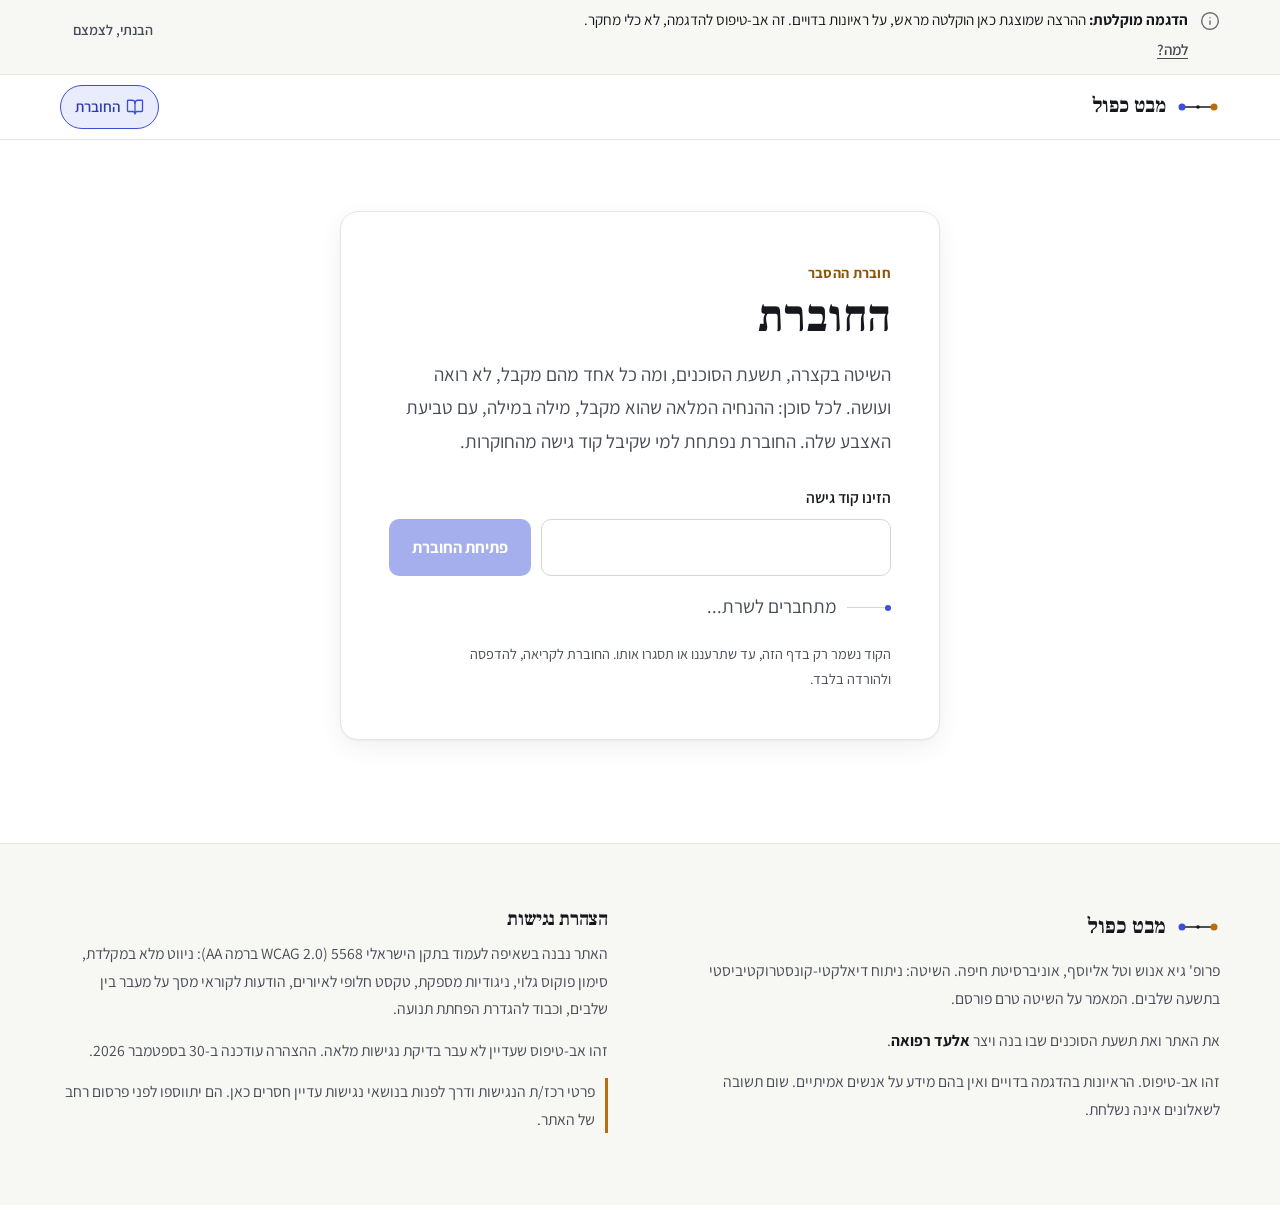
==== commit a8397151: "Publish the portal (2026-09-30T10:11Z), API https://ndca-api-hh3cb3opca-zf.a.run.app Staged by tools" ====
--- a/booklet.html
+++ b/booklet.html
@@ -75,6 +75,7 @@
           מבט כפול
         </p>
         <p>פרופ' גיא אנוש וטל אליוסף, אוניברסיטת חיפה. השיטה: ניתוח דיאלקטי-קונסטרוקטיביסטי בתשעה שלבים. המאמר על השיטה טרם פורסם.</p>
+        <p>את האתר ואת תשעת הסוכנים שבו בנה ויצר <strong>אלעד רפואה</strong>.</p>
         <p>זהו אב-טיפוס. הראיונות בהדגמה בדויים ואין בהם מידע על אנשים אמיתיים. שום תשובה לשאלונים אינה נשלחת.</p>
       </div>
       <div class="footer-a11y">
